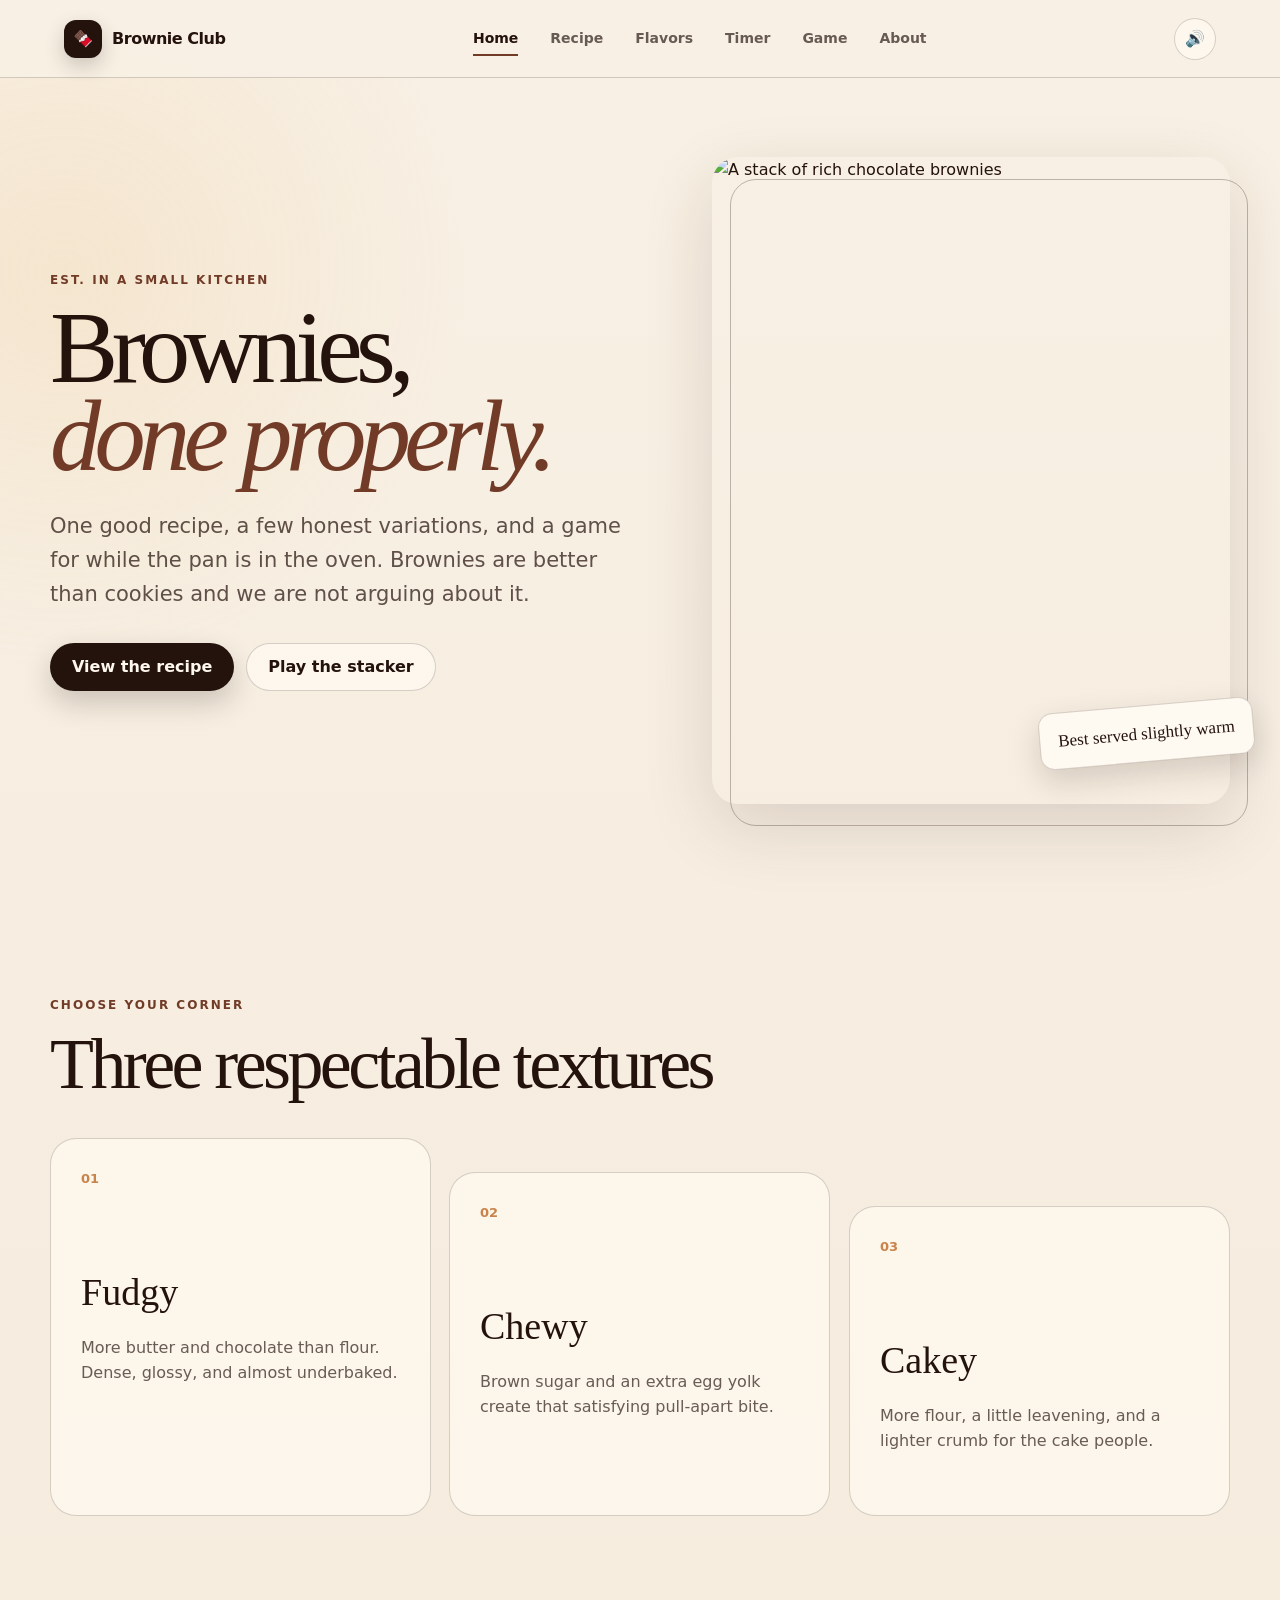
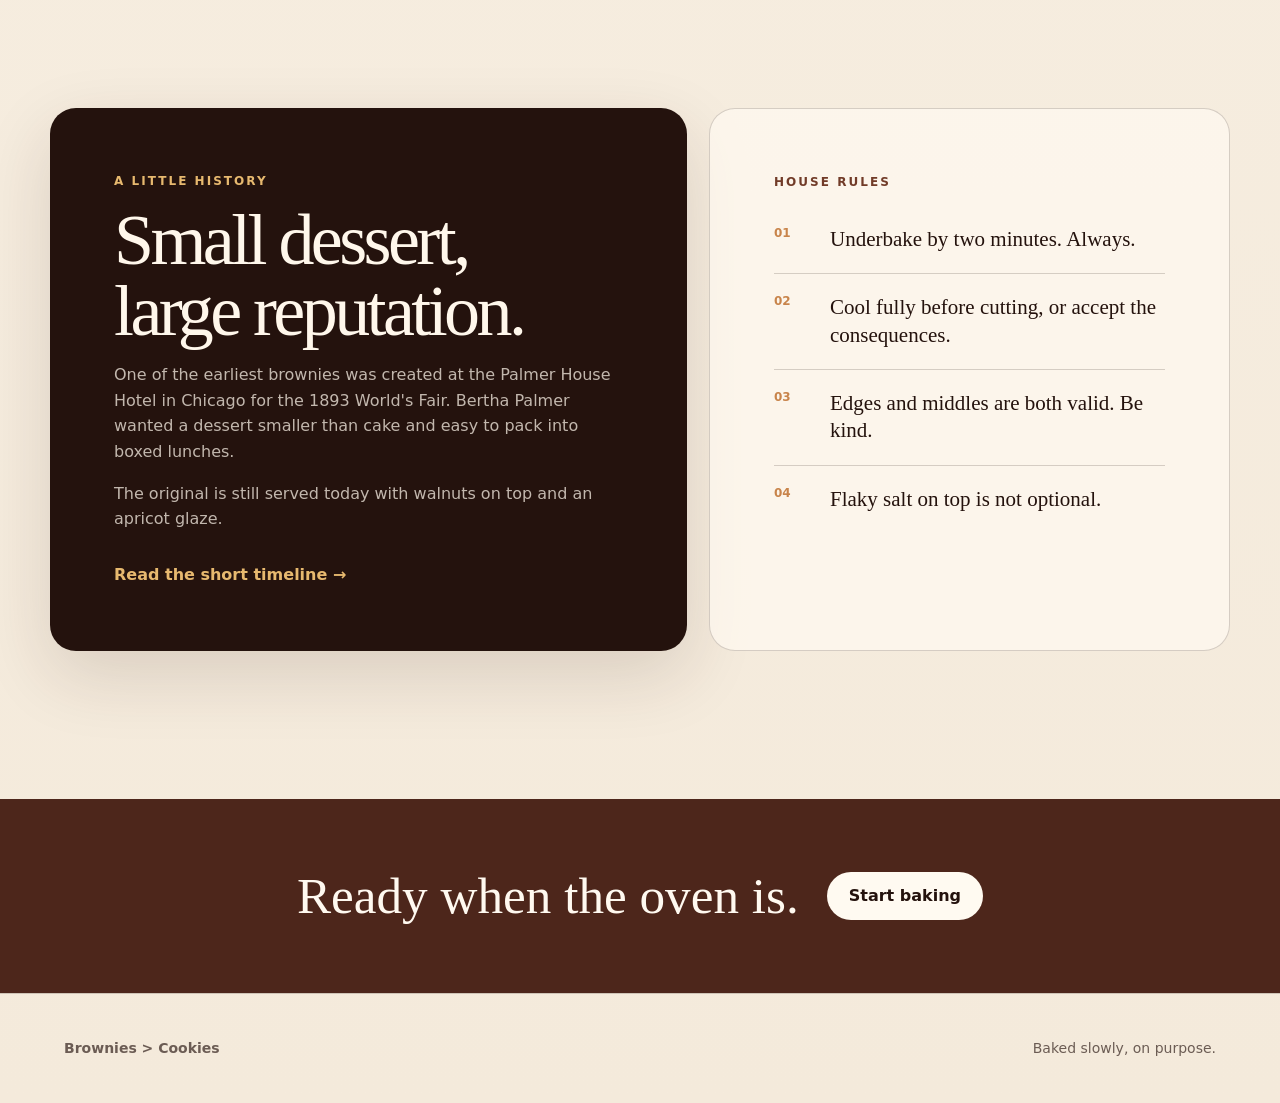
==== brownier/index.html @ ec88a7b7 "Add files via upload" ====
<!DOCTYPE html>
<html lang="en">
<head>
    <meta charset="UTF-8">
    <meta name="viewport" content="width=device-width,initial-scale=1.0">
    <meta name="description" content="Brownie Club is a cozy guide to fudgy brownies, flavor ideas, baking timers, and a tiny stacking game.">
    <title>Brownie Club</title>
    <link rel="icon" href="favicon.svg" type="image/svg+xml">
    <link rel="icon" href="favicon-32.png" type="image/png" sizes="32x32">
    <link rel="shortcut icon" href="favicon.ico">
    <link rel="apple-touch-icon" href="apple-touch-icon.png">
    <meta name="theme-color" content="#24120d">
    <link rel="stylesheet" href="styles.css">
    <script src="script.js" defer></script>
</head>
<body>

<header class="site-header">
    <a class="brand" href="index.html" aria-label="Brownie Club home">
        <span class="brand-mark">🍫</span>
        <span>Brownie Club</span>
    </a>
    <button class="menu-button" type="button" aria-label="Open navigation" aria-expanded="false">Menu</button>
    <nav class="site-nav" aria-label="Main navigation">
        <a href="index.html">Home</a>
        <a href="recipe.html">Recipe</a>
        <a href="flavors.html">Flavors</a>
        <a href="timer.html">Timer</a>
        <a href="game.html">Game</a>
        <a href="about.html">About</a>
    </nav>
    <button class="sound-button" type="button" aria-label="Toggle sounds" title="Toggle sounds">🔊</button>
</header>

<main>
    <section class="hero section-shell">
        <div class="hero-copy reveal">
            <p class="eyebrow">Est. in a small kitchen</p>
            <h1>Brownies,<br><em>done properly.</em></h1>
            <p class="hero-text">One good recipe, a few honest variations, and a game for while the pan is in the oven. Brownies are better than cookies and we are not arguing about it.</p>
            <div class="button-row">
                <a class="button button-primary" href="recipe.html">View the recipe</a>
                <a class="button button-secondary" href="game.html">Play the stacker</a>
            </div>
        </div>
        <div class="hero-photo reveal">
            <img src="https://images.unsplash.com/photo-1590841609987-4ac211afdde1?auto=format&fit=crop&w=1200&q=85" alt="A stack of rich chocolate brownies">
            <div class="photo-note">Best served slightly warm</div>
        </div>
    </section>

    <section class="texture-section section-shell">
        <div class="section-heading reveal">
            <p class="eyebrow">Choose your corner</p>
            <h2>Three respectable textures</h2>
        </div>
        <div class="texture-grid">
            <article class="texture-card reveal">
                <span class="card-number">01</span>
                <h3>Fudgy</h3>
                <p>More butter and chocolate than flour. Dense, glossy, and almost underbaked.</p>
            </article>
            <article class="texture-card reveal">
                <span class="card-number">02</span>
                <h3>Chewy</h3>
                <p>Brown sugar and an extra egg yolk create that satisfying pull-apart bite.</p>
            </article>
            <article class="texture-card reveal">
                <span class="card-number">03</span>
                <h3>Cakey</h3>
                <p>More flour, a little leavening, and a lighter crumb for the cake people.</p>
            </article>
        </div>
    </section>

    <section class="split-section section-shell">
        <article class="history-card reveal">
            <p class="eyebrow">A little history</p>
            <h2>Small dessert,<br>large reputation.</h2>
            <p>One of the earliest brownies was created at the Palmer House Hotel in Chicago for the 1893 World's Fair. Bertha Palmer wanted a dessert smaller than cake and easy to pack into boxed lunches.</p>
            <p>The original is still served today with walnuts on top and an apricot glaze.</p>
            <a class="text-link" href="about.html">Read the short timeline →</a>
        </article>
        <article class="rules-card reveal">
            <p class="eyebrow">House rules</p>
            <ul class="rule-list">
                <li><span>01</span>Underbake by two minutes. Always.</li>
                <li><span>02</span>Cool fully before cutting, or accept the consequences.</li>
                <li><span>03</span>Edges and middles are both valid. Be kind.</li>
                <li><span>04</span>Flaky salt on top is not optional.</li>
            </ul>
        </article>
    </section>

    <section class="closing-banner">
        <p>Ready when the oven is.</p>
        <a class="button button-light" href="recipe.html">Start baking</a>
    </section>
</main>

<footer class="site-footer">
    <strong>Brownies &gt; Cookies</strong>
    <span>Baked slowly, on purpose.</span>
</footer>

</body>
</html>
---- brownier/styles.css ----
:root {
    --cream: #f4eadb;
    --paper: #fffaf1;
    --ink: #24120d;
    --brown: #4d261b;
    --brown-2: #713b28;
    --caramel: #c8844b;
    --gold: #e7b96f;
    --line: rgba(36, 18, 13, 0.18);
    --shadow: 0 24px 70px rgba(55, 27, 18, 0.14);
    --radius: 26px;
}

* {
    box-sizing: border-box;
}

html {
    min-height: 100%;
    background: #f8f0e4;
    scroll-behavior: smooth;
    scroll-padding-top: 96px;
    scrollbar-color: rgba(77, 38, 27, 0.5) transparent;
    scrollbar-width: thin;
}

body {
    min-height: 100vh;
    margin: 0;
    color: var(--ink);
    background:
        radial-gradient(circle at 5% 10%, rgba(231, 185, 111, 0.18), transparent 25rem),
        linear-gradient(180deg, #f8f0e4 0%, var(--cream) 100%);
    font-family: Inter, ui-sans-serif, system-ui, -apple-system, BlinkMacSystemFont, "Segoe UI", sans-serif;
    line-height: 1.6;
    overflow-x: hidden;
    overscroll-behavior-y: none;
}

body::before {
    position: fixed;
    inset: 0;
    z-index: -1;
    content: "";
    opacity: 0.32;
    pointer-events: none;
    background-image: url("data:image/svg+xml,%3Csvg viewBox='0 0 180 180' xmlns='http://www.w3.org/2000/svg'%3E%3Cfilter id='n'%3E%3CfeTurbulence type='fractalNoise' baseFrequency='.8' numOctaves='3' stitchTiles='stitch'/%3E%3C/filter%3E%3Crect width='100%25' height='100%25' filter='url(%23n)' opacity='.08'/%3E%3C/svg%3E");
}

img {
    display: block;
    max-width: 100%;
}

a {
    color: inherit;
}

button,
a {
    -webkit-tap-highlight-color: transparent;
}

button {
    font: inherit;
}

.site-header {
    position: sticky;
    top: 0;
    z-index: 50;
    display: grid;
    grid-template-columns: auto 1fr auto;
    align-items: center;
    gap: 28px;
    min-height: 78px;
    padding: 0 5vw;
    border-bottom: 1px solid var(--line);
    background: rgba(248, 240, 228, 0.92);
    backdrop-filter: blur(18px);
    -webkit-backdrop-filter: blur(18px);
}

.brand {
    display: inline-flex;
    align-items: center;
    gap: 10px;
    color: var(--ink);
    font-weight: 800;
    letter-spacing: -0.03em;
    text-decoration: none;
}

.brand-mark {
    display: grid;
    width: 38px;
    height: 38px;
    place-items: center;
    border-radius: 12px;
    background: var(--ink);
    box-shadow: 0 8px 20px rgba(36, 18, 13, 0.2);
}

.site-nav {
    display: flex;
    justify-content: center;
    gap: 8px;
}

.site-nav a {
    position: relative;
    padding: 9px 12px;
    color: rgba(36, 18, 13, 0.68);
    font-size: 14px;
    font-weight: 700;
    text-decoration: none;
    transition: color 0.2s ease;
}

.site-nav a::after {
    position: absolute;
    right: 12px;
    bottom: 3px;
    left: 12px;
    height: 2px;
    content: "";
    background: var(--brown-2);
    transform: scaleX(0);
    transform-origin: center;
    transition: transform 0.2s ease;
}

.site-nav a:hover,
.site-nav a.active {
    color: var(--ink);
}

.site-nav a:hover::after,
.site-nav a.active::after {
    transform: scaleX(1);
}

.sound-button,
.menu-button {
    border: 1px solid var(--line);
    color: var(--ink);
    background: rgba(255, 250, 241, 0.74);
    cursor: pointer;
}

.sound-button {
    width: 42px;
    height: 42px;
    border-radius: 50%;
}

.menu-button {
    display: none;
    padding: 8px 12px;
    border-radius: 999px;
    font-size: 13px;
    font-weight: 800;
}

.section-shell {
    width: min(1180px, calc(100% - 40px));
    margin: 0 auto;
}

.eyebrow {
    margin: 0 0 14px;
    color: var(--brown-2);
    font-size: 12px;
    font-weight: 900;
    letter-spacing: 0.17em;
    text-transform: uppercase;
}

.hero h1,
.page-intro h1,
.about-copy h1 {
    margin: 0;
    font-family: Georgia, "Times New Roman", serif;
    font-size: clamp(58px, 8vw, 112px);
    font-weight: 500;
    letter-spacing: -0.065em;
    line-height: 0.86;
}

.hero h1 em {
    color: var(--brown-2);
    font-weight: 400;
}

.button-row {
    display: flex;
    flex-wrap: wrap;
    gap: 12px;
    margin-top: 32px;
}

.button {
    display: inline-flex;
    min-height: 48px;
    align-items: center;
    justify-content: center;
    padding: 0 21px;
    border: 1px solid transparent;
    border-radius: 999px;
    font-weight: 800;
    text-decoration: none;
    cursor: pointer;
    transition: transform 0.2s ease, box-shadow 0.2s ease, background 0.2s ease;
}

.button:hover {
    transform: translateY(-2px);
}

.button-primary {
    color: #fff8ed;
    background: var(--ink);
    box-shadow: 0 12px 28px rgba(36, 18, 13, 0.2);
}

.button-primary:hover {
    background: var(--brown);
    box-shadow: 0 16px 32px rgba(36, 18, 13, 0.25);
}

.button-secondary {
    border-color: var(--line);
    color: var(--ink);
    background: rgba(255, 250, 241, 0.72);
}

.button-light {
    color: var(--ink);
    background: var(--paper);
}

.hero {
    display: grid;
    grid-template-columns: 1.05fr 0.95fr;
    align-items: center;
    gap: clamp(40px, 7vw, 100px);
    min-height: calc(100vh - 78px);
    padding-top: 72px;
    padding-bottom: 88px;
}

.hero-text {
    max-width: 650px;
    margin: 30px 0 0;
    color: rgba(36, 18, 13, 0.72);
    font-size: clamp(17px, 2vw, 21px);
}

.hero-photo {
    position: relative;
    transform: rotate(2deg);
}

.hero-photo::before {
    position: absolute;
    inset: 22px -18px -22px 18px;
    z-index: -1;
    border: 1px solid rgba(36, 18, 13, 0.28);
    border-radius: var(--radius);
    content: "";
}

.hero-photo img {
    width: 100%;
    aspect-ratio: 4 / 5;
    border-radius: var(--radius);
    object-fit: cover;
    box-shadow: var(--shadow);
}

.photo-note {
    position: absolute;
    right: -24px;
    bottom: 42px;
    padding: 14px 18px;
    border: 1px solid var(--line);
    border-radius: 14px;
    background: var(--paper);
    box-shadow: 0 12px 30px rgba(36, 18, 13, 0.16);
    font-family: Georgia, "Times New Roman", serif;
    font-size: 17px;
    transform: rotate(-5deg);
}

.texture-section,
.split-section,
.timeline-section {
    padding-top: 96px;
    padding-bottom: 96px;
}

.section-heading {
    max-width: 760px;
    margin-bottom: 38px;
}

.section-heading h2,
.history-card h2,
.paper-card h2 {
    margin: 0;
    font-family: Georgia, "Times New Roman", serif;
    font-size: clamp(40px, 6vw, 72px);
    font-weight: 500;
    letter-spacing: -0.05em;
    line-height: 0.98;
}

.texture-grid {
    display: grid;
    grid-template-columns: repeat(3, 1fr);
    gap: 18px;
}

.texture-card {
    min-height: 310px;
    padding: 30px;
    border: 1px solid var(--line);
    border-radius: var(--radius);
    background: rgba(255, 250, 241, 0.64);
    transition: transform 0.25s ease, background 0.25s ease, box-shadow 0.25s ease;
}

.texture-card:hover {
    background: var(--paper);
    box-shadow: 0 18px 50px rgba(36, 18, 13, 0.1);
    transform: translateY(-8px);
}

.texture-card:nth-child(2) {
    margin-top: 34px;
}

.texture-card:nth-child(3) {
    margin-top: 68px;
}

.card-number {
    display: block;
    margin-bottom: 72px;
    color: var(--caramel);
    font-size: 13px;
    font-weight: 900;
}

.texture-card h3 {
    margin: 0 0 12px;
    font-family: Georgia, "Times New Roman", serif;
    font-size: 38px;
    font-weight: 500;
}

.texture-card p {
    margin: 0;
    color: rgba(36, 18, 13, 0.68);
}

.split-section {
    display: grid;
    grid-template-columns: 1.1fr 0.9fr;
    gap: 22px;
}

.history-card,
.rules-card {
    padding: clamp(30px, 5vw, 64px);
    border-radius: var(--radius);
}

.history-card {
    color: #fff7eb;
    background: var(--ink);
    box-shadow: var(--shadow);
}

.history-card .eyebrow {
    color: var(--gold);
}

.history-card p:not(.eyebrow) {
    max-width: 650px;
    color: rgba(255, 247, 235, 0.72);
}

.text-link {
    display: inline-block;
    margin-top: 14px;
    color: var(--gold);
    font-weight: 800;
    text-decoration: none;
}

.rules-card {
    border: 1px solid var(--line);
    background: rgba(255, 250, 241, 0.7);
}

.rule-list {
    margin: 0;
    padding: 0;
    list-style: none;
}

.rule-list li {
    display: grid;
    grid-template-columns: 42px 1fr;
    gap: 14px;
    padding: 20px 0;
    border-bottom: 1px solid var(--line);
    font-family: Georgia, "Times New Roman", serif;
    font-size: 21px;
    line-height: 1.3;
}

.rule-list li:last-child {
    border-bottom: 0;
}

.rule-list span {
    color: var(--caramel);
    font-family: Inter, ui-sans-serif, system-ui, sans-serif;
    font-size: 12px;
    font-weight: 900;
}

.closing-banner {
    display: flex;
    align-items: center;
    justify-content: center;
    gap: 28px;
    margin-top: 52px;
    padding: 56px 20px;
    color: #fff9f0;
    background: var(--brown);
}

.closing-banner p {
    margin: 0;
    font-family: Georgia, "Times New Roman", serif;
    font-size: clamp(28px, 4vw, 52px);
}

.site-footer {
    display: flex;
    align-items: center;
    justify-content: space-between;
    gap: 20px;
    min-height: 110px;
    padding: 30px 5vw;
    border-top: 1px solid var(--line);
    color: rgba(36, 18, 13, 0.66);
    font-size: 14px;
}

.page-main {
    min-height: calc(100vh - 188px);
}

.page-intro {
    max-width: 900px;
    padding-top: 96px;
    padding-bottom: 58px;
    text-align: center;
}

.page-intro h1 {
    font-size: clamp(60px, 9vw, 108px);
}

.page-intro > p:last-child {
    max-width: 650px;
    margin: 24px auto 0;
    color: rgba(36, 18, 13, 0.68);
    font-size: 18px;
}

.recipe-top {
    display: grid;
    grid-template-columns: 1.15fr 0.85fr;
    gap: 22px;
    align-items: stretch;
}

.recipe-photo img {
    width: 100%;
    height: 100%;
    min-height: 440px;
    border-radius: var(--radius);
    object-fit: cover;
    box-shadow: var(--shadow);
}

.scale-panel {
    display: flex;
    flex-direction: column;
    justify-content: center;
    padding: clamp(28px, 5vw, 56px);
    border: 1px solid var(--line);
    border-radius: var(--radius);
    background: rgba(255, 250, 241, 0.78);
}

.scale-controls {
    display: flex;
    align-items: center;
    justify-content: space-between;
    gap: 22px;
    margin: 18px 0 28px;
}

.circle-button {
    flex: 0 0 auto;
    width: 52px;
    height: 52px;
    border: 0;
    border-radius: 50%;
    color: #fff7eb;
    background: var(--ink);
    font-size: 20px;
    cursor: pointer;
    transition: transform 0.2s ease, opacity 0.2s ease;
}

.circle-button:hover:not(:disabled) {
    transform: scale(1.08);
}

.circle-button:disabled {
    opacity: 0.3;
    cursor: not-allowed;
}

.scale-value {
    display: flex;
    flex-direction: column;
    text-align: center;
}

.scale-value strong {
    font-family: Georgia, "Times New Roman", serif;
    font-size: clamp(28px, 4vw, 46px);
    font-weight: 500;
}

.scale-value > span {
    color: rgba(36, 18, 13, 0.58);
    font-weight: 700;
}

.tray-callout {
    display: flex;
    flex-direction: column;
    gap: 4px;
    padding: 18px 20px;
    border-radius: 16px;
    color: #fff7eb;
    background: var(--brown);
}

.tray-callout span {
    color: rgba(255, 247, 235, 0.65);
    font-size: 12px;
    font-weight: 800;
    letter-spacing: 0.08em;
    text-transform: uppercase;
}

.small-note {
    margin: 15px 0 0;
    color: rgba(36, 18, 13, 0.55);
    font-size: 13px;
    text-align: center;
}

.recipe-grid {
    display: grid;
    grid-template-columns: 0.9fr 1.1fr;
    gap: 22px;
    padding-top: 24px;
    padding-bottom: 76px;
}

.paper-card {
    padding: clamp(26px, 4vw, 46px);
    border: 1px solid var(--line);
    border-radius: var(--radius);
    background: var(--paper);
    box-shadow: 0 18px 50px rgba(36, 18, 13, 0.08);
}

.paper-card h2 {
    margin-bottom: 28px;
    font-size: clamp(38px, 5vw, 58px);
}

.card-title-row {
    display: flex;
    align-items: center;
    justify-content: space-between;
    gap: 20px;
}

.card-title-row > span {
    color: var(--brown-2);
    font-size: 13px;
    font-weight: 800;
}

.table-wrap {
    overflow-x: auto;
}

.ingredient-table {
    width: 100%;
    border-collapse: collapse;
}

.ingredient-table th,
.ingredient-table td {
    padding: 15px 4px;
    border-bottom: 1px solid var(--line);
    text-align: left;
}

.ingredient-table th {
    color: rgba(36, 18, 13, 0.5);
    font-size: 11px;
    letter-spacing: 0.12em;
    text-transform: uppercase;
}

.ingredient-table th:last-child,
.ingredient-table td:last-child {
    text-align: right;
}

.ingredient-table td:last-child {
    color: var(--brown-2);
    font-weight: 800;
}

.instruction-list {
    display: grid;
    gap: 22px;
    margin: 0;
    padding: 0;
    list-style: none;
}

.instruction-list li {
    display: grid;
    grid-template-columns: 42px 1fr;
    gap: 16px;
}

.instruction-list li > span {
    display: grid;
    width: 38px;
    height: 38px;
    place-items: center;
    border-radius: 50%;
    color: #fff7eb;
    background: var(--ink);
    font-size: 13px;
    font-weight: 900;
}

.instruction-list p {
    margin: 5px 0 0;
}

.tip-strip {
    display: grid;
    grid-template-columns: auto 1fr auto;
    align-items: center;
    gap: 18px;
    margin-bottom: 84px;
    padding: 24px 28px;
    border: 1px solid var(--line);
    border-radius: 18px;
    background: rgba(255, 250, 241, 0.7);
}

.tip-strip a {
    color: var(--brown-2);
    font-weight: 900;
    text-decoration: none;
}

.flavor-grid {
    display: grid;
    grid-template-columns: repeat(3, 1fr);
    gap: 18px;
    padding-bottom: 84px;
}

.flavor-card {
    display: flex;
    min-height: 350px;
    flex-direction: column;
    align-items: flex-start;
    padding: 28px;
    border: 1px solid var(--line);
    border-radius: var(--radius);
    color: var(--ink);
    background: rgba(255, 250, 241, 0.72);
    text-align: left;
    cursor: pointer;
    transition: transform 0.25s ease, background 0.25s ease, box-shadow 0.25s ease;
}

.flavor-card:hover,
.flavor-card.open {
    background: var(--paper);
    box-shadow: 0 20px 54px rgba(36, 18, 13, 0.12);
    transform: translateY(-6px);
}

.flavor-icon {
    display: grid;
    width: 62px;
    height: 62px;
    margin-bottom: 54px;
    place-items: center;
    border-radius: 18px;
    background: rgba(200, 132, 75, 0.14);
    font-size: 30px;
}

.flavor-meta {
    color: var(--brown-2);
    font-size: 12px;
    font-weight: 900;
    letter-spacing: 0.09em;
    text-transform: uppercase;
}

.flavor-card strong {
    margin-top: 6px;
    font-family: Georgia, "Times New Roman", serif;
    font-size: 31px;
    font-weight: 500;
    line-height: 1.05;
}

.flavor-detail {
    overflow: hidden;
    max-height: 0;
    margin-top: 0;
    color: rgba(36, 18, 13, 0.66);
    opacity: 0;
    transition: max-height 0.35s ease, margin 0.35s ease, opacity 0.35s ease;
}

.flavor-card.open .flavor-detail {
    max-height: 120px;
    margin-top: 18px;
    opacity: 1;
}

.flavor-action {
    margin-top: auto;
    padding-top: 22px;
    color: var(--brown-2);
    font-size: 13px;
    font-weight: 900;
}

.timer-layout {
    display: grid;
    grid-template-columns: 1fr 0.8fr;
    gap: 34px;
    align-items: center;
    padding-bottom: 74px;
}

.timer-face {
    padding: 36px;
    border-radius: var(--radius);
    color: #fff7eb;
    background: var(--ink);
    box-shadow: var(--shadow);
    text-align: center;
}

.timer-ring {
    display: grid;
    width: min(430px, 100%);
    aspect-ratio: 1;
    margin: 0 auto;
    place-items: center;
    border: 2px solid rgba(255, 247, 235, 0.2);
    border-radius: 50%;
    background:
        radial-gradient(circle at 35% 30%, rgba(200, 132, 75, 0.24), transparent 35%),
        rgba(255, 255, 255, 0.025);
    box-shadow: inset 0 0 0 16px rgba(255, 255, 255, 0.025);
}

.timer-ring > div {
    display: flex;
    flex-direction: column;
}

#timerDisplay {
    font-family: Georgia, "Times New Roman", serif;
    font-size: clamp(62px, 10vw, 108px);
    letter-spacing: -0.05em;
    line-height: 1;
}

#timerTexture {
    margin-top: 10px;
    color: var(--gold);
    font-size: 14px;
    letter-spacing: 0.15em;
    text-transform: uppercase;
}

.timer-buttons {
    display: flex;
    justify-content: center;
    gap: 12px;
    margin-top: 30px;
}

.timer-face .button-primary {
    color: var(--ink);
    background: var(--gold);
}

.timer-face .button-secondary {
    border-color: rgba(255, 247, 235, 0.22);
    color: #fff7eb;
    background: transparent;
}

.timer-status {
    min-height: 24px;
    margin: 18px 0 0;
    color: rgba(255, 247, 235, 0.64);
    font-size: 13px;
}

.timer-options {
    display: grid;
    gap: 12px;
}

.timer-option {
    display: grid;
    grid-template-columns: 72px 1fr;
    padding: 22px;
    border: 1px solid var(--line);
    border-radius: 18px;
    color: var(--ink);
    background: rgba(255, 250, 241, 0.65);
    text-align: left;
    cursor: pointer;
    transition: transform 0.2s ease, background 0.2s ease, border 0.2s ease;
}

.timer-option:hover,
.timer-option.active {
    border-color: var(--brown-2);
    background: var(--paper);
    transform: translateX(-6px);
}

.timer-option > span {
    grid-row: 1 / span 2;
    color: var(--brown-2);
    font-size: 13px;
    font-weight: 900;
}

.timer-option strong {
    font-family: Georgia, "Times New Roman", serif;
    font-size: 28px;
    font-weight: 500;
}

.timer-option p {
    margin: 4px 0 0;
    color: rgba(36, 18, 13, 0.62);
    font-size: 14px;
}

.about-hero {
    display: grid;
    grid-template-columns: 1.05fr 0.75fr;
    gap: clamp(34px, 7vw, 90px);
    align-items: center;
    padding-top: 110px;
    padding-bottom: 100px;
}

.about-copy h1 {
    font-size: clamp(56px, 8vw, 100px);
}

.about-copy > p:not(.eyebrow) {
    max-width: 680px;
    color: rgba(36, 18, 13, 0.7);
    font-size: 18px;
}

.about-quote {
    position: relative;
    padding: 50px 42px;
    border-radius: var(--radius);
    color: #fff7eb;
    background: var(--brown);
    box-shadow: var(--shadow);
    transform: rotate(2deg);
}

.about-quote > span {
    display: block;
    height: 58px;
    color: var(--gold);
    font-family: Georgia, "Times New Roman", serif;
    font-size: 96px;
    line-height: 1;
}

.about-quote p {
    margin: 0;
    font-family: Georgia, "Times New Roman", serif;
    font-size: clamp(24px, 3vw, 36px);
    line-height: 1.25;
}

.timeline {
    position: relative;
    max-width: 900px;
    margin: 0 auto;
}

.timeline::before {
    position: absolute;
    top: 0;
    bottom: 0;
    left: 113px;
    width: 1px;
    content: "";
    background: var(--line);
}

.timeline-item {
    position: relative;
    display: grid;
    grid-template-columns: 90px 1fr;
    gap: 46px;
    padding: 0 0 54px;
}

.timeline-item::before {
    position: absolute;
    top: 8px;
    left: 107px;
    width: 13px;
    height: 13px;
    border: 3px solid var(--cream);
    border-radius: 50%;
    content: "";
    background: var(--brown-2);
}

.timeline-item > strong {
    color: var(--brown-2);
    font-family: Georgia, "Times New Roman", serif;
    font-size: 26px;
    text-align: right;
}

.timeline-item h3 {
    margin: 0 0 8px;
    font-family: Georgia, "Times New Roman", serif;
    font-size: 30px;
    font-weight: 500;
}

.timeline-item p {
    margin: 0;
    color: rgba(36, 18, 13, 0.65);
}

.reveal {
    opacity: 0;
    transform: translate3d(0, 18px, 0) scale(0.997);
    filter: blur(3px);
    transition:
        opacity 900ms cubic-bezier(0.16, 1, 0.3, 1),
        transform 1050ms cubic-bezier(0.16, 1, 0.3, 1),
        filter 900ms cubic-bezier(0.16, 1, 0.3, 1);
    transition-delay: var(--reveal-delay, 0ms);
    will-change: opacity, transform, filter;
}

.reveal.visible {
    opacity: 1;
    transform: translate3d(0, 0, 0) scale(1);
    filter: blur(0);
}

main {
    view-transition-name: page-content;
}

::view-transition-old(root),
::view-transition-new(root) {
    animation: none;
    mix-blend-mode: normal;
}

::view-transition-group(page-content) {
    z-index: 1;
    animation-duration: 820ms;
    animation-timing-function: cubic-bezier(0.16, 1, 0.3, 1);
}

::view-transition-old(page-content),
::view-transition-new(page-content) {
    height: 100%;
    mix-blend-mode: normal;
    transform-origin: 50% 18%;
    backface-visibility: hidden;
}

html:not([data-page-direction="back"])::view-transition-old(page-content) {
    animation: page-soft-out-forward 470ms cubic-bezier(0.4, 0, 1, 1) both;
}

html:not([data-page-direction="back"])::view-transition-new(page-content) {
    animation: page-soft-in-forward 820ms cubic-bezier(0.16, 1, 0.3, 1) both;
}

html[data-page-direction="back"]::view-transition-old(page-content) {
    animation: page-soft-out-back 470ms cubic-bezier(0.4, 0, 1, 1) both;
}

html[data-page-direction="back"]::view-transition-new(page-content) {
    animation: page-soft-in-back 820ms cubic-bezier(0.16, 1, 0.3, 1) both;
}

main:not(.page-fallback-in):not(.page-fallback-out) {
    transition:
        opacity 720ms cubic-bezier(0.16, 1, 0.3, 1),
        transform 820ms cubic-bezier(0.16, 1, 0.3, 1),
        filter 720ms cubic-bezier(0.16, 1, 0.3, 1);
}

main.page-fallback-out {
    opacity: 0;
    transform: translate3d(-10px, -3px, 0) scale(0.998);
    filter: blur(2px);
    transition:
        opacity 260ms ease,
        transform 260ms ease,
        filter 260ms ease;
}

main.page-fallback-in {
    opacity: 0;
    transform: translate3d(14px, 7px, 0) scale(1.002);
    filter: blur(3px);
}

@keyframes page-soft-out-forward {
    from {
        opacity: 1;
        transform: translate3d(0, 0, 0) scale(1);
        filter: blur(0);
    }

    to {
        opacity: 0;
        transform: translate3d(-12px, -4px, 0) scale(0.998);
        filter: blur(2.5px);
    }
}

@keyframes page-soft-in-forward {
    from {
        opacity: 0;
        transform: translate3d(18px, 8px, 0) scale(1.002);
        filter: blur(4px);
    }

    42% {
        opacity: 0.78;
        filter: blur(1px);
    }

    to {
        opacity: 1;
        transform: translate3d(0, 0, 0) scale(1);
        filter: blur(0);
    }
}

@keyframes page-soft-out-back {
    from {
        opacity: 1;
        transform: translate3d(0, 0, 0) scale(1);
        filter: blur(0);
    }

    to {
        opacity: 0;
        transform: translate3d(12px, -4px, 0) scale(0.998);
        filter: blur(2.5px);
    }
}

@keyframes page-soft-in-back {
    from {
        opacity: 0;
        transform: translate3d(-18px, 8px, 0) scale(1.002);
        filter: blur(4px);
    }

    42% {
        opacity: 0.78;
        filter: blur(1px);
    }

    to {
        opacity: 1;
        transform: translate3d(0, 0, 0) scale(1);
        filter: blur(0);
    }
}

@media (max-width: 900px) {
    .site-header {
        grid-template-columns: 1fr auto auto;
        gap: 10px;
    }

    .menu-button {
        display: inline-flex;
    }

    .site-nav {
        position: absolute;
        top: calc(100% + 1px);
        right: 0;
        left: 0;
        display: none;
        padding: 14px 5vw 20px;
        border-bottom: 1px solid var(--line);
        background: rgba(248, 240, 228, 0.98);
        box-shadow: 0 18px 34px rgba(36, 18, 13, 0.1);
    }

    .site-nav.open {
        display: grid;
    }

    .site-nav a {
        padding: 13px 4px;
        border-bottom: 1px solid rgba(36, 18, 13, 0.08);
    }

    .site-nav a::after {
        display: none;
    }

    .hero,
    .recipe-top,
    .recipe-grid,
    .timer-layout,
    .about-hero,
    .split-section {
        grid-template-columns: 1fr;
    }

    .hero {
        min-height: auto;
    }

    .hero-photo {
        max-width: 650px;
        margin: 0 auto;
    }

    .texture-grid,
    .flavor-grid {
        grid-template-columns: 1fr 1fr;
    }

    .texture-card:nth-child(2),
    .texture-card:nth-child(3) {
        margin-top: 0;
    }

    .timer-layout {
        max-width: 720px;
    }

    .timer-options {
        grid-template-columns: repeat(3, 1fr);
    }

    .timer-option {
        grid-template-columns: 1fr;
    }

    .timer-option > span {
        grid-row: auto;
    }

    .timer-option:hover,
    .timer-option.active {
        transform: translateY(-4px);
    }

    .about-quote {
        transform: none;
    }
}

@media (max-width: 620px) {
    .site-header {
        min-height: 68px;
        padding: 0 18px;
    }

    .brand span:last-child {
        display: none;
    }

    .sound-button {
        width: 38px;
        height: 38px;
    }

    .section-shell {
        width: min(100% - 28px, 1180px);
    }

    .hero {
        padding-top: 50px;
        padding-bottom: 60px;
    }

    .hero h1,
    .page-intro h1,
    .about-copy h1 {
        font-size: clamp(50px, 17vw, 76px);
    }

    .photo-note {
        right: 8px;
        bottom: 18px;
    }

    .texture-grid,
    .flavor-grid,
    .timer-options {
        grid-template-columns: 1fr;
    }

    .texture-card {
        min-height: 250px;
    }

    .card-number {
        margin-bottom: 42px;
    }

    .closing-banner,
    .site-footer {
        flex-direction: column;
        text-align: center;
    }

    .page-intro {
        padding-top: 64px;
        padding-bottom: 40px;
    }

    .recipe-photo img {
        min-height: 310px;
    }

    .scale-panel,
    .paper-card,
    .timer-face {
        padding: 24px;
    }

    .scale-controls {
        gap: 10px;
    }

    .circle-button {
        width: 46px;
        height: 46px;
    }

    .tip-strip {
        grid-template-columns: 1fr;
    }

    .flavor-card {
        min-height: 310px;
    }

    .timer-ring {
        width: 100%;
    }

    .timeline::before {
        left: 10px;
    }

    .timeline-item {
        grid-template-columns: 1fr;
        gap: 8px;
        padding-left: 34px;
    }

    .timeline-item::before {
        top: 8px;
        left: 4px;
    }

    .timeline-item > strong {
        text-align: left;
    }
}

@media (prefers-reduced-motion: reduce) {
    html {
        scroll-behavior: auto;
    }

    *,
    *::before,
    *::after {
        transition-duration: 0.01ms !important;
        animation-duration: 0.01ms !important;
        animation-iteration-count: 1 !important;
    }

    .reveal {
        opacity: 1;
        transform: none;
    }

    ::view-transition-group(*),
    ::view-transition-old(*),
    ::view-transition-new(*) {
        animation-duration: 1ms !important;
        animation-delay: 0ms !important;
    }
}
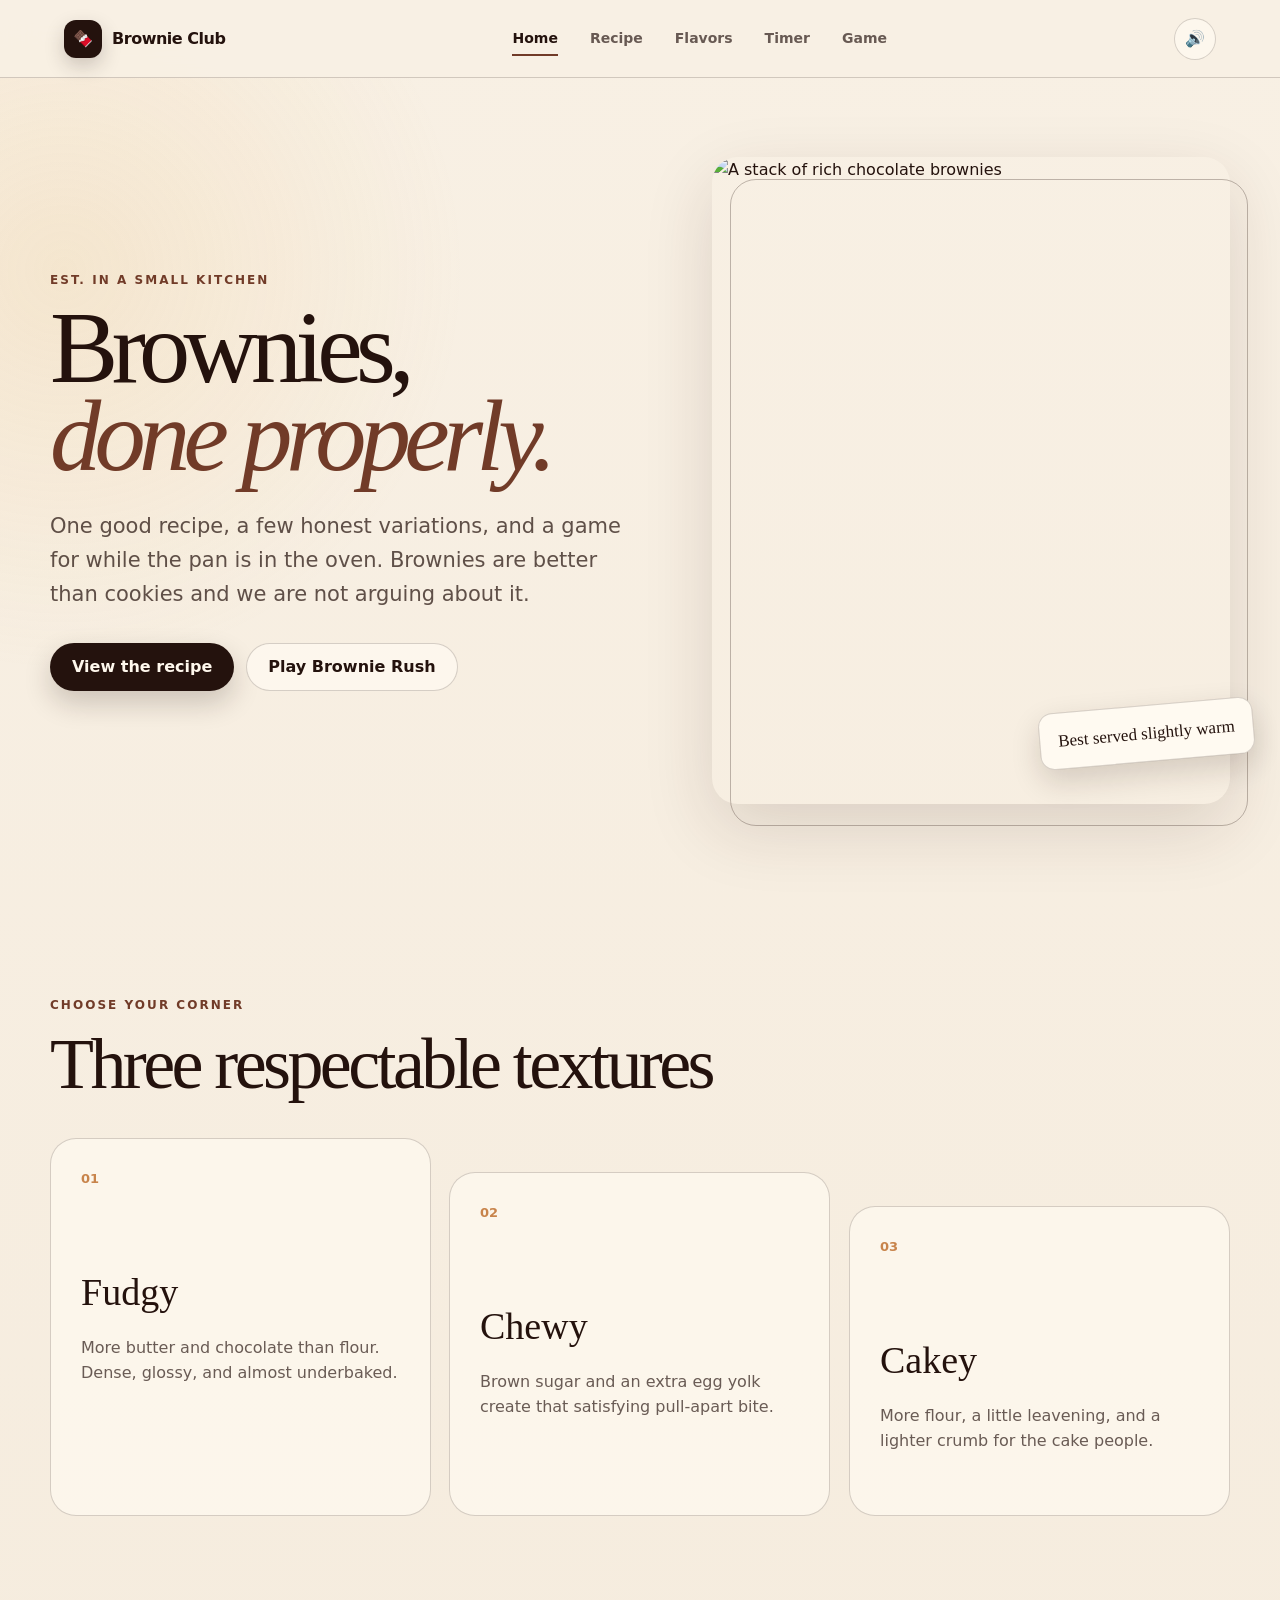
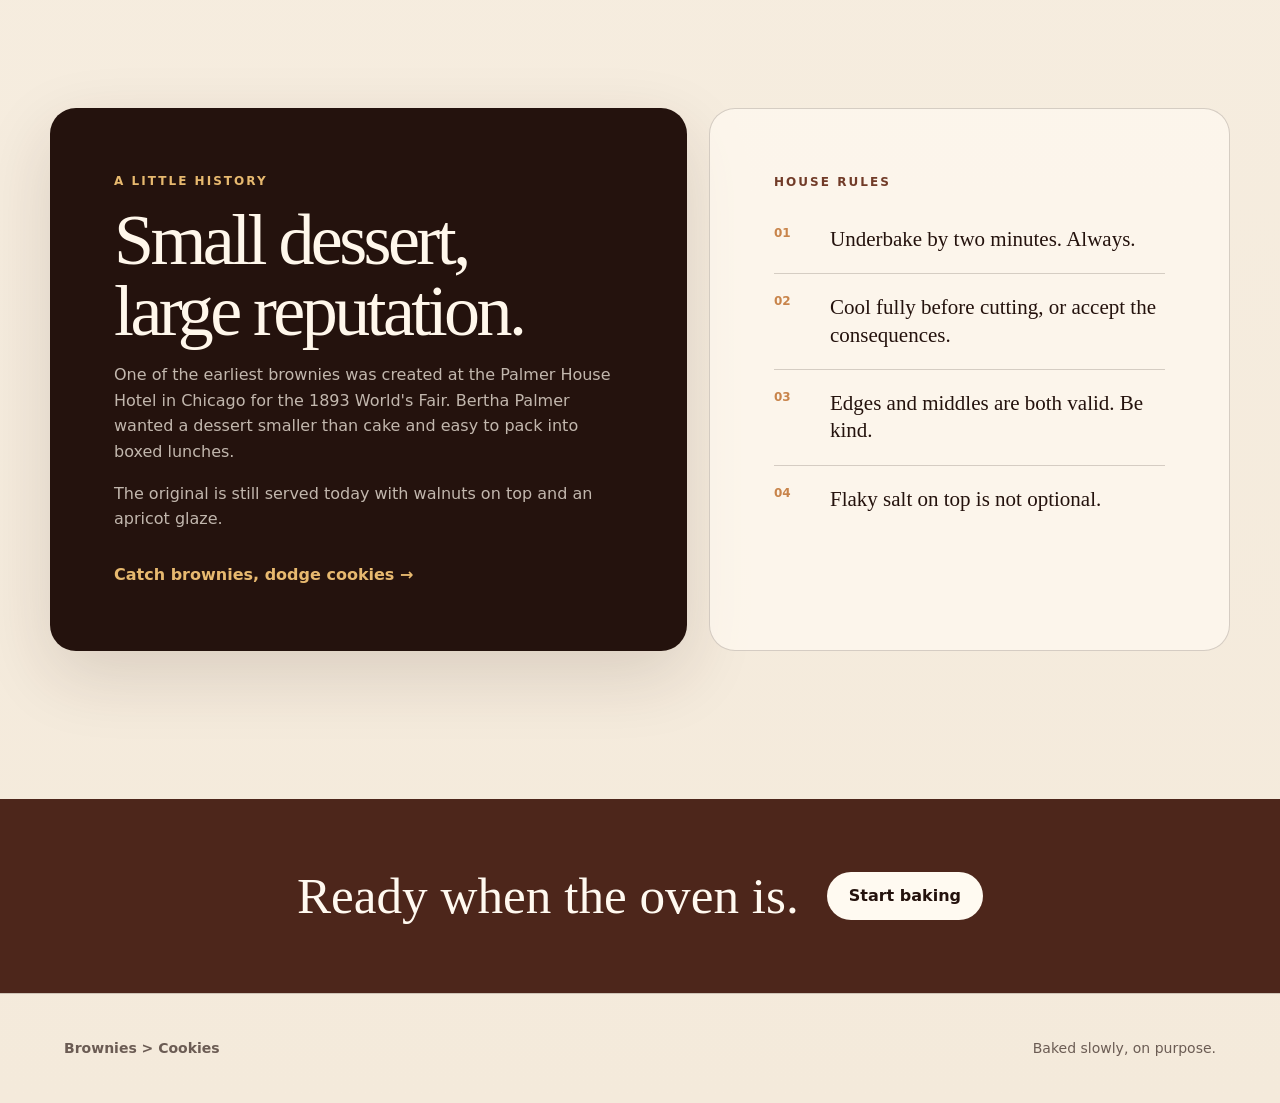
==== commit 7c3f2e59: "Add files via upload" ====
--- a/brownier/index.html
+++ b/brownier/index.html
@@ -3,7 +3,7 @@
 <head>
     <meta charset="UTF-8">
     <meta name="viewport" content="width=device-width,initial-scale=1.0">
-    <meta name="description" content="Brownie Club is a cozy guide to fudgy brownies, flavor ideas, baking timers, and a tiny stacking game.">
+    <meta name="description" content="Brownie Club is a cozy guide to fudgy brownies, flavor ideas, baking timers, and a fast brownie-catching game.">
     <title>Brownie Club</title>
     <link rel="icon" href="favicon.svg" type="image/svg+xml">
     <link rel="icon" href="favicon-32.png" type="image/png" sizes="32x32">
@@ -27,7 +27,6 @@
         <a href="flavors.html">Flavors</a>
         <a href="timer.html">Timer</a>
         <a href="game.html">Game</a>
-        <a href="about.html">About</a>
     </nav>
     <button class="sound-button" type="button" aria-label="Toggle sounds" title="Toggle sounds">🔊</button>
 </header>
@@ -40,7 +39,7 @@
             <p class="hero-text">One good recipe, a few honest variations, and a game for while the pan is in the oven. Brownies are better than cookies and we are not arguing about it.</p>
             <div class="button-row">
                 <a class="button button-primary" href="recipe.html">View the recipe</a>
-                <a class="button button-secondary" href="game.html">Play the stacker</a>
+                <a class="button button-secondary" href="game.html">Play Brownie Rush</a>
             </div>
         </div>
         <div class="hero-photo reveal">
@@ -79,7 +78,7 @@
             <h2>Small dessert,<br>large reputation.</h2>
             <p>One of the earliest brownies was created at the Palmer House Hotel in Chicago for the 1893 World's Fair. Bertha Palmer wanted a dessert smaller than cake and easy to pack into boxed lunches.</p>
             <p>The original is still served today with walnuts on top and an apricot glaze.</p>
-            <a class="text-link" href="about.html">Read the short timeline →</a>
+            <a class="text-link" href="game.html">Catch brownies, dodge cookies →</a>
         </article>
         <article class="rules-card reveal">
             <p class="eyebrow">House rules</p>
--- a/brownier/styles.css
+++ b/brownier/styles.css
@@ -1367,3 +1367,242 @@
         animation-delay: 0ms !important;
     }
 }
+
+.game-page {
+    padding-bottom: 110px;
+}
+
+.fall-game {
+    overflow: hidden;
+    padding: 0;
+    border: 1px solid rgba(36, 18, 13, 0.16);
+    border-radius: 32px;
+    background: rgba(255, 250, 241, 0.78);
+    box-shadow: var(--shadow);
+}
+
+.fall-game-topbar {
+    display: grid;
+    grid-template-columns: 1fr auto 1fr;
+    align-items: center;
+    gap: 20px;
+    min-height: 84px;
+    padding: 14px 24px;
+    border-bottom: 1px solid rgba(36, 18, 13, 0.12);
+    background: rgba(255, 250, 241, 0.9);
+}
+
+.game-stat {
+    display: flex;
+    align-items: baseline;
+    gap: 11px;
+}
+
+.game-stat-right {
+    justify-content: flex-end;
+}
+
+.game-stat span {
+    color: rgba(36, 18, 13, 0.58);
+    font-size: 11px;
+    font-weight: 900;
+    letter-spacing: 0.14em;
+    text-transform: uppercase;
+}
+
+.game-stat strong {
+    font-family: Georgia, "Times New Roman", serif;
+    font-size: clamp(31px, 4vw, 46px);
+    font-weight: 500;
+    line-height: 1;
+}
+
+.game-status {
+    margin: 0;
+    color: rgba(36, 18, 13, 0.67);
+    font-size: 14px;
+    font-weight: 700;
+    text-align: center;
+}
+
+.fall-canvas-wrap {
+    position: relative;
+    overflow: hidden;
+    background: #ead2b5;
+    touch-action: none;
+}
+
+#panGameCanvas {
+    display: block;
+    width: 100%;
+    height: auto;
+    aspect-ratio: 900 / 560;
+    cursor: crosshair;
+    user-select: none;
+}
+
+.fall-game-overlay {
+    position: absolute;
+    inset: 0;
+    display: grid;
+    align-content: center;
+    justify-items: center;
+    padding: 30px;
+    color: #fff8ed;
+    text-align: center;
+    background: rgba(36, 18, 13, 0.67);
+    backdrop-filter: blur(8px);
+    -webkit-backdrop-filter: blur(8px);
+    transition: opacity 0.32s ease, visibility 0.32s ease;
+}
+
+.fall-game-overlay.hidden {
+    visibility: hidden;
+    opacity: 0;
+    pointer-events: none;
+}
+
+.fall-game-overlay strong {
+    max-width: 620px;
+    font-family: Georgia, "Times New Roman", serif;
+    font-size: clamp(34px, 6vw, 68px);
+    font-weight: 500;
+    letter-spacing: -0.045em;
+    line-height: 0.98;
+}
+
+.fall-game-overlay p {
+    max-width: 500px;
+    margin: 18px 0 26px;
+    color: rgba(255, 248, 237, 0.78);
+}
+
+.game-symbol-row {
+    display: flex;
+    align-items: center;
+    gap: 17px;
+    margin-bottom: 24px;
+    font-size: 31px;
+}
+
+.mini-brownie {
+    color: #7b3522;
+    text-shadow: 0 0 0 #fff;
+}
+
+.mini-pan {
+    color: #d9d2cc;
+    transform: rotate(-7deg);
+}
+
+.mini-cookie {
+    color: #d39050;
+    text-shadow: 5px -4px 0 #4b2518, -4px 5px 0 #4b2518;
+}
+
+.game-touch-controls {
+    display: grid;
+    grid-template-columns: 64px 1fr 64px;
+    align-items: center;
+    gap: 14px;
+    padding: 18px 24px 8px;
+}
+
+.game-touch-controls span {
+    color: rgba(36, 18, 13, 0.58);
+    font-size: 12px;
+    font-weight: 900;
+    letter-spacing: 0.14em;
+    text-align: center;
+    text-transform: uppercase;
+}
+
+.game-touch-controls button {
+    display: grid;
+    width: 58px;
+    height: 48px;
+    place-items: center;
+    border: 1px solid rgba(36, 18, 13, 0.18);
+    border-radius: 16px;
+    color: var(--ink);
+    background: var(--paper);
+    box-shadow: 0 8px 20px rgba(36, 18, 13, 0.08);
+    font-size: 23px;
+    cursor: pointer;
+    touch-action: none;
+    transition: transform 0.16s ease, background 0.16s ease;
+}
+
+.game-touch-controls button:hover,
+.game-touch-controls button:active {
+    background: #f0dfc8;
+    transform: translateY(-2px);
+}
+
+.game-touch-controls button:last-child {
+    justify-self: end;
+}
+
+.keyboard-note {
+    margin: 0;
+    padding: 6px 24px 22px;
+    color: rgba(36, 18, 13, 0.55);
+    font-size: 13px;
+    text-align: center;
+}
+
+@media (max-width: 700px) {
+    .fall-game {
+        width: min(100% - 20px, 1180px);
+        border-radius: 22px;
+    }
+
+    .fall-game-topbar {
+        grid-template-columns: 1fr 1fr;
+        min-height: 72px;
+        padding: 12px 16px;
+    }
+
+    .game-status {
+        grid-column: 1 / -1;
+        grid-row: 2;
+        padding-bottom: 4px;
+    }
+
+    .game-stat strong {
+        font-size: 34px;
+    }
+
+    .fall-game-overlay {
+        padding: 18px;
+    }
+
+    .fall-game-overlay strong {
+        font-size: clamp(30px, 9vw, 48px);
+    }
+
+    .fall-game-overlay p {
+        margin: 12px 0 20px;
+        font-size: 14px;
+    }
+
+    .game-symbol-row {
+        margin-bottom: 16px;
+        font-size: 24px;
+    }
+
+    .game-touch-controls {
+        grid-template-columns: 58px 1fr 58px;
+        padding: 14px 16px 6px;
+    }
+
+    .game-touch-controls button {
+        width: 54px;
+        height: 46px;
+    }
+
+    .keyboard-note {
+        padding-right: 16px;
+        padding-left: 16px;
+    }
+}
